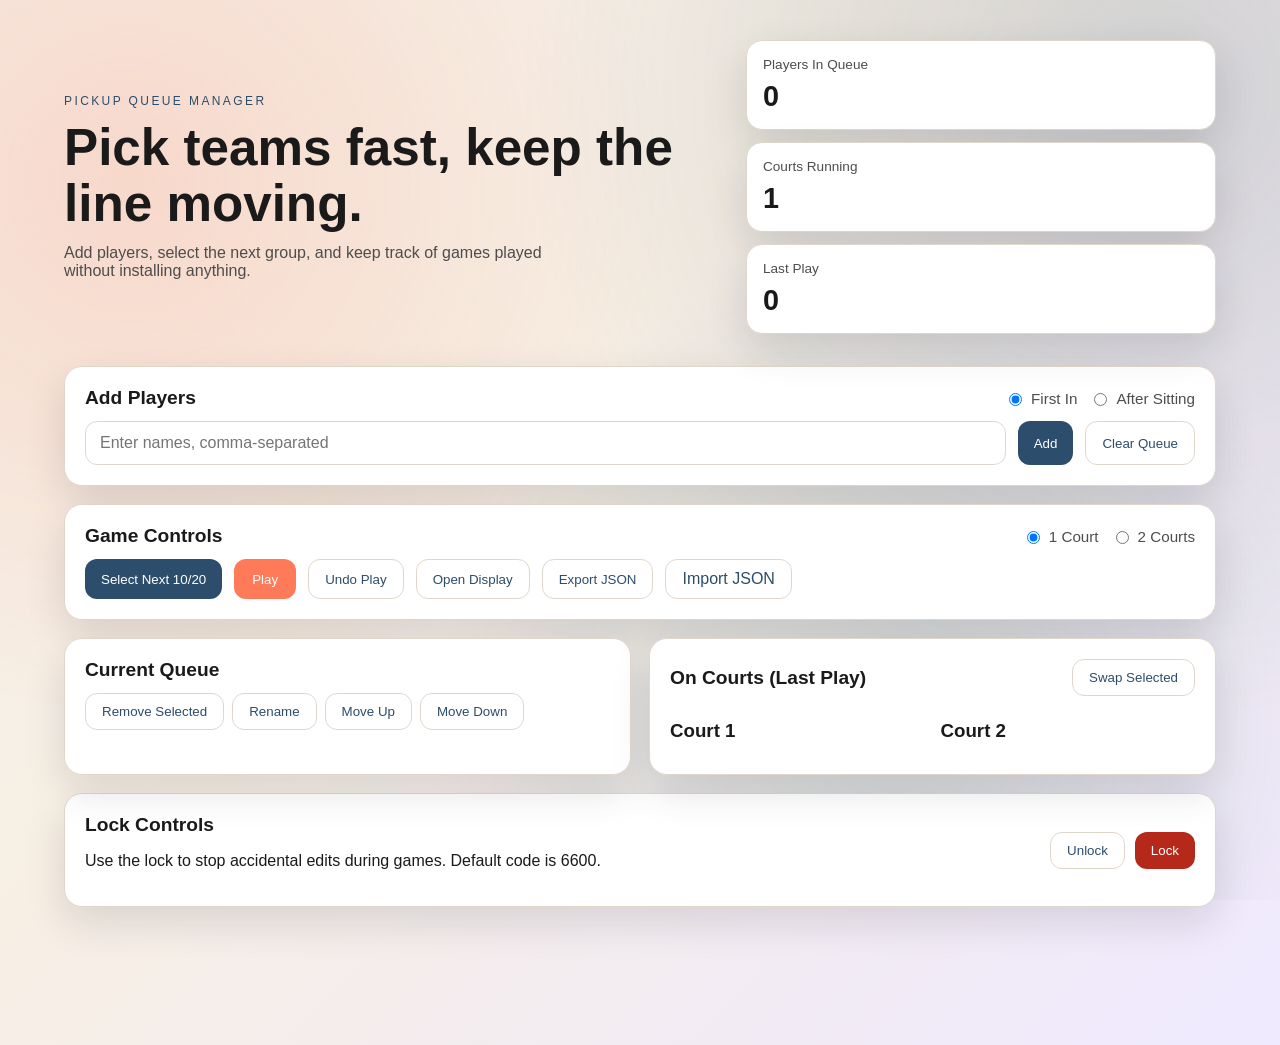
==== web/index.html @ 73b5d34d "Add browser app for pickup queue" ====
<!DOCTYPE html>
<html lang="en">
  <head>
    <meta charset="UTF-8" />
    <meta name="viewport" content="width=device-width, initial-scale=1.0" />
    <title>Pickup Queue</title>
    <link rel="stylesheet" href="styles.css" />
  </head>
  <body>
    <div class="bg-orbit"></div>
    <div class="app">
      <header class="hero">
        <div>
          <p class="eyebrow">Pickup Queue Manager</p>
          <h1>Pick teams fast, keep the line moving.</h1>
          <p class="subhead">
            Add players, select the next group, and keep track of games played
            without installing anything.
          </p>
        </div>
        <div class="stats">
          <div class="stat-card">
            <span class="stat-label">Players In Queue</span>
            <span id="stat-queue" class="stat-value">0</span>
          </div>
          <div class="stat-card">
            <span class="stat-label">Courts Running</span>
            <span id="stat-courts" class="stat-value">1</span>
          </div>
          <div class="stat-card">
            <span class="stat-label">Last Play</span>
            <span id="stat-last-play" class="stat-value">0</span>
          </div>
        </div>
      </header>

      <section class="panel">
        <div class="panel-header">
          <h2>Add Players</h2>
          <div class="toggle-group">
            <label class="radio">
              <input type="radio" name="add-mode" value="first_in" checked />
              First In
            </label>
            <label class="radio">
              <input type="radio" name="add-mode" value="after_sitting" />
              After Sitting
            </label>
          </div>
        </div>
        <div class="add-row">
          <input
            id="player-input"
            type="text"
            placeholder="Enter names, comma-separated"
            autocomplete="off"
          />
          <button id="add-btn" class="primary" data-lockable="true">Add</button>
          <button id="clear-btn" class="ghost" data-lockable="true">
            Clear Queue
          </button>
        </div>
      </section>

      <section class="panel">
        <div class="panel-header">
          <h2>Game Controls</h2>
          <div class="toggle-group">
            <label class="radio">
              <input type="radio" name="courts" value="1" checked />
              1 Court
            </label>
            <label class="radio">
              <input type="radio" name="courts" value="2" />
              2 Courts
            </label>
          </div>
        </div>
        <div class="control-row">
          <button id="select-next-btn" class="primary">Select Next 10/20</button>
          <button id="play-btn" class="accent">Play</button>
          <button id="undo-btn" class="ghost">Undo Play</button>
          <button id="display-btn" class="ghost">Open Display</button>
          <button id="export-btn" class="ghost">Export JSON</button>
          <label class="ghost file-btn">
            Import JSON
            <input id="import-input" type="file" accept="application/json" />
          </label>
        </div>
      </section>

      <section class="grid">
        <div class="panel">
          <div class="panel-header">
            <h2>Current Queue</h2>
            <div class="queue-actions">
              <button id="remove-btn" class="ghost" data-lockable="true">
                Remove Selected
              </button>
              <button id="rename-btn" class="ghost" data-lockable="true">
                Rename
              </button>
              <button id="move-up-btn" class="ghost" data-lockable="true">
                Move Up
              </button>
              <button id="move-down-btn" class="ghost" data-lockable="true">
                Move Down
              </button>
            </div>
          </div>
          <ul id="queue-list" class="list" aria-label="Queue list"></ul>
        </div>

        <div class="panel">
          <div class="panel-header">
            <h2>On Courts (Last Play)</h2>
            <button id="swap-btn" class="ghost">Swap Selected</button>
          </div>
          <div class="courts">
            <div>
              <h3>Court 1</h3>
              <ul id="court1-list" class="list" aria-label="Court 1"></ul>
            </div>
            <div>
              <h3>Court 2</h3>
              <ul id="court2-list" class="list" aria-label="Court 2"></ul>
            </div>
          </div>
        </div>
      </section>

      <section class="panel lock-panel">
        <div>
          <h2>Lock Controls</h2>
          <p>
            Use the lock to stop accidental edits during games. Default code is
            6600.
          </p>
        </div>
        <div class="lock-actions">
          <button id="unlock-btn" class="ghost">Unlock</button>
          <button id="lock-btn" class="danger">Lock</button>
        </div>
      </section>
    </div>

    <script src="app.js"></script>
  </body>
</html>
---- web/styles.css ----
:root {
  color-scheme: light;
  --bg: #f6f1ea;
  --ink: #1a1a1a;
  --ink-soft: #4d4d4d;
  --card: #ffffff;
  --border: #e0d7cc;
  --accent: #ff7a59;
  --accent-deep: #de4c2a;
  --primary: #2c4d6b;
  --primary-soft: #3b6c91;
  --danger: #b6291a;
  --shadow: 0 16px 40px rgba(15, 20, 35, 0.12);
  font-family: "Trebuchet MS", "Segoe UI", sans-serif;
}

* {
  box-sizing: border-box;
}

body {
  margin: 0;
  background: linear-gradient(135deg, #f6f1ea 0%, #f7efe4 40%, #efe9ff 100%);
  color: var(--ink);
  min-height: 100vh;
}

.bg-orbit {
  position: fixed;
  inset: 0;
  pointer-events: none;
  background: radial-gradient(circle at 10% 20%, rgba(255, 122, 89, 0.2), transparent 40%),
    radial-gradient(circle at 90% 10%, rgba(44, 77, 107, 0.18), transparent 45%),
    radial-gradient(circle at 70% 80%, rgba(62, 120, 88, 0.16), transparent 40%);
  z-index: -1;
}

.app {
  max-width: 1200px;
  margin: 40px auto 80px;
  padding: 0 24px 40px;
}

.hero {
  display: grid;
  grid-template-columns: minmax(280px, 1.4fr) minmax(240px, 1fr);
  gap: 24px;
  align-items: center;
  margin-bottom: 32px;
}

.eyebrow {
  text-transform: uppercase;
  letter-spacing: 0.2em;
  font-size: 12px;
  margin: 0 0 12px;
  color: var(--primary);
}

h1 {
  font-size: clamp(2.2rem, 4vw, 3.2rem);
  margin: 0 0 12px;
  line-height: 1.1;
}

h2 {
  margin: 0;
  font-size: 1.2rem;
}

h3 {
  margin: 12px 0;
}

.subhead {
  margin: 0;
  color: var(--ink-soft);
  max-width: 480px;
}

.stats {
  display: grid;
  gap: 12px;
}

.stat-card {
  background: var(--card);
  border: 1px solid var(--border);
  border-radius: 16px;
  padding: 16px;
  box-shadow: var(--shadow);
}

.stat-label {
  display: block;
  font-size: 0.85rem;
  color: var(--ink-soft);
  margin-bottom: 8px;
}

.stat-value {
  font-size: 1.8rem;
  font-weight: 700;
}

.panel {
  background: var(--card);
  border: 1px solid var(--border);
  border-radius: 18px;
  padding: 20px;
  box-shadow: var(--shadow);
  margin-bottom: 18px;
}

.panel-header {
  display: flex;
  gap: 12px;
  align-items: center;
  justify-content: space-between;
  flex-wrap: wrap;
  margin-bottom: 12px;
}

.toggle-group {
  display: flex;
  gap: 12px;
  flex-wrap: wrap;
}

.radio {
  display: inline-flex;
  gap: 6px;
  align-items: center;
  font-size: 0.95rem;
  color: var(--ink-soft);
}

input[type="text"] {
  flex: 1;
  padding: 12px 14px;
  border-radius: 12px;
  border: 1px solid var(--border);
  font-size: 1rem;
}

.add-row {
  display: flex;
  gap: 12px;
  flex-wrap: wrap;
}

.control-row {
  display: flex;
  gap: 12px;
  flex-wrap: wrap;
}

.queue-actions {
  display: flex;
  gap: 8px;
  flex-wrap: wrap;
}

.primary {
  background: var(--primary);
  color: white;
  border: none;
  padding: 10px 16px;
  border-radius: 12px;
  cursor: pointer;
}

.accent {
  background: var(--accent);
  color: white;
  border: none;
  padding: 10px 18px;
  border-radius: 12px;
  cursor: pointer;
}

.ghost {
  background: transparent;
  color: var(--primary);
  border: 1px solid var(--border);
  padding: 10px 16px;
  border-radius: 12px;
  cursor: pointer;
}

.danger {
  background: var(--danger);
  color: white;
  border: none;
  padding: 10px 16px;
  border-radius: 12px;
  cursor: pointer;
}

button:disabled {
  opacity: 0.5;
  cursor: not-allowed;
}

.file-btn {
  position: relative;
  overflow: hidden;
}

.file-btn input {
  position: absolute;
  inset: 0;
  opacity: 0;
  cursor: pointer;
}

.grid {
  display: grid;
  grid-template-columns: repeat(auto-fit, minmax(280px, 1fr));
  gap: 18px;
}

.list {
  list-style: none;
  padding: 0;
  margin: 0;
  display: grid;
  gap: 8px;
}

.list li {
  padding: 10px 12px;
  border-radius: 12px;
  border: 1px solid var(--border);
  display: flex;
  align-items: center;
  justify-content: space-between;
  background: #fbfaf8;
  cursor: pointer;
}

.list li.selected {
  border-color: var(--accent);
  background: rgba(255, 122, 89, 0.12);
}

.list .badge {
  font-size: 0.8rem;
  color: var(--ink-soft);
}

.courts {
  display: grid;
  grid-template-columns: repeat(auto-fit, minmax(180px, 1fr));
  gap: 16px;
}

.lock-panel {
  display: flex;
  justify-content: space-between;
  align-items: center;
  gap: 16px;
  flex-wrap: wrap;
}

.lock-actions {
  display: flex;
  gap: 10px;
}

.display {
  background: #050505;
  color: #f7f4ef;
}

.display-shell {
  min-height: 100vh;
  padding: 40px;
  background: radial-gradient(circle at top left, rgba(255, 122, 89, 0.16), transparent 50%),
    radial-gradient(circle at top right, rgba(44, 77, 107, 0.3), transparent 45%);
}

.display-shell h1 {
  font-size: clamp(2.5rem, 4vw, 4rem);
  margin: 0 0 24px;
}

.display-grid {
  display: grid;
  grid-template-columns: repeat(auto-fit, minmax(240px, 1fr));
  gap: 24px;
}

.display-court,
.display-queue {
  background: rgba(15, 15, 18, 0.7);
  border-radius: 20px;
  padding: 20px;
  border: 1px solid rgba(255, 255, 255, 0.08);
}

.display-court h2,
.display-queue h2 {
  margin-top: 0;
  font-size: 1.6rem;
}

.display-list,
.display-queue-list {
  list-style: none;
  padding: 0;
  margin: 0;
  display: grid;
  gap: 12px;
  font-size: clamp(1.4rem, 2vw, 2.4rem);
}

.display-queue-list {
  list-style: decimal;
  padding-left: 22px;
  font-size: clamp(1rem, 1.6vw, 1.6rem);
}

.display-queue-columns {
  display: grid;
  grid-template-columns: repeat(2, minmax(0, 1fr));
  gap: 16px;
}

@media (max-width: 768px) {
  .hero {
    grid-template-columns: 1fr;
  }

  .panel-header {
    flex-direction: column;
    align-items: flex-start;
  }
}
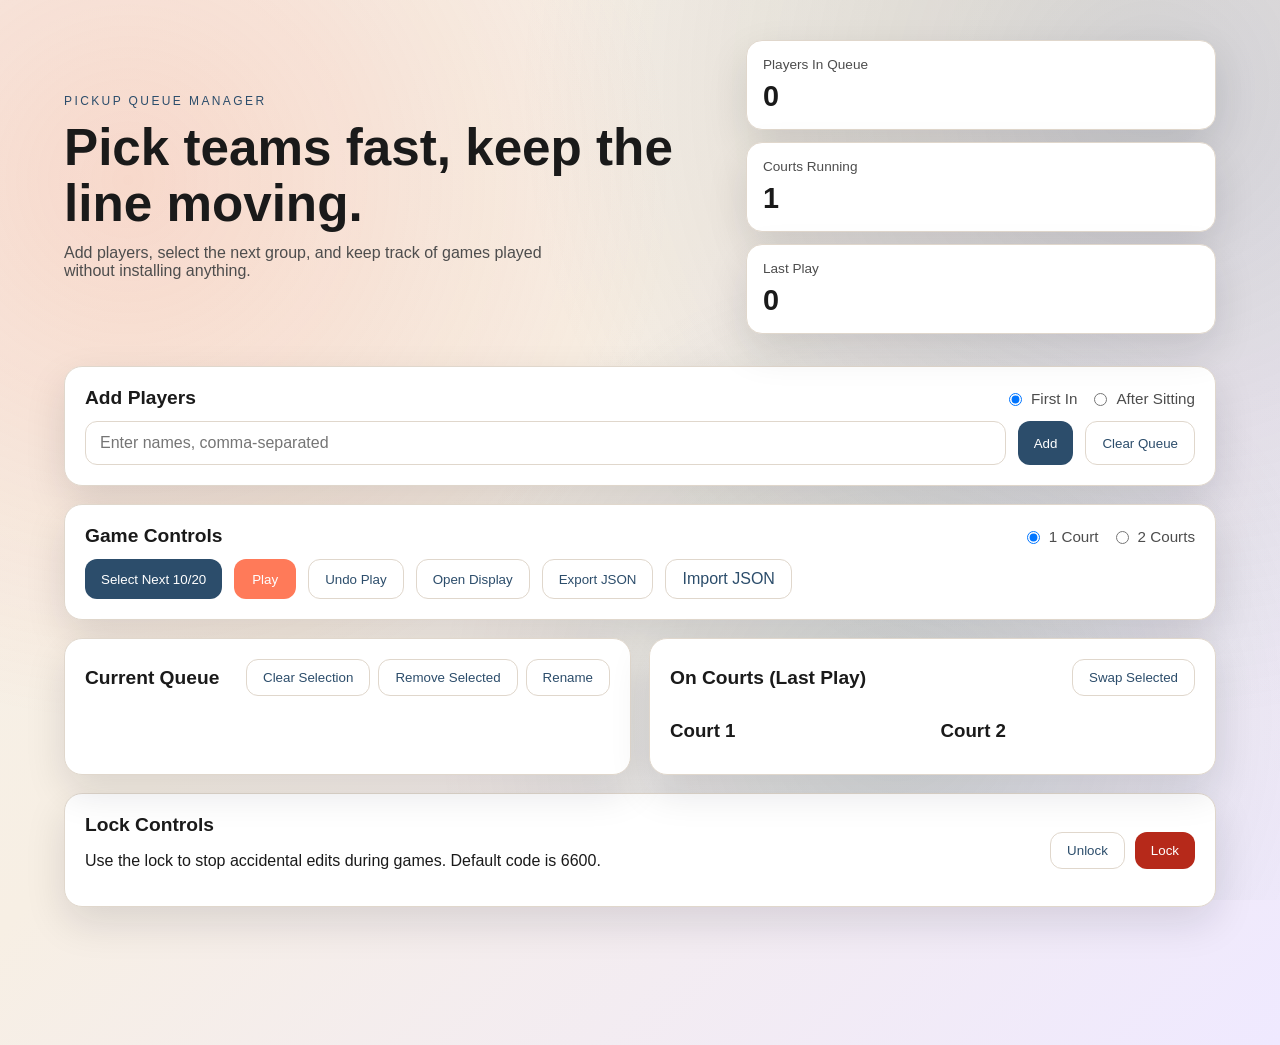
==== commit a37ca5a7: "Add files via upload" ====
--- a/web/index.html
+++ b/web/index.html
@@ -94,17 +94,14 @@
           <div class="panel-header">
             <h2>Current Queue</h2>
             <div class="queue-actions">
+              <button id="clear-selection-btn" class="ghost" data-lockable="true">
+                Clear Selection
+              </button>
               <button id="remove-btn" class="ghost" data-lockable="true">
                 Remove Selected
               </button>
               <button id="rename-btn" class="ghost" data-lockable="true">
                 Rename
-              </button>
-              <button id="move-up-btn" class="ghost" data-lockable="true">
-                Move Up
-              </button>
-              <button id="move-down-btn" class="ghost" data-lockable="true">
-                Move Down
               </button>
             </div>
           </div>
--- a/web/styles.css
+++ b/web/styles.css
@@ -275,34 +275,43 @@
 
 .display-shell {
   min-height: 100vh;
-  padding: 40px;
+  padding: 20px 28px 28px;
   background: radial-gradient(circle at top left, rgba(255, 122, 89, 0.16), transparent 50%),
     radial-gradient(circle at top right, rgba(44, 77, 107, 0.3), transparent 45%);
+  display: flex;
+  flex-direction: column;
 }
 
 .display-shell h1 {
-  font-size: clamp(2.5rem, 4vw, 4rem);
-  margin: 0 0 24px;
+  font-size: clamp(1.6rem, 2.2vw, 2.4rem);
+  margin: 0 0 12px;
+  line-height: 1;
 }
 
 .display-grid {
   display: grid;
   grid-template-columns: repeat(auto-fit, minmax(240px, 1fr));
-  gap: 24px;
+  gap: 20px;
+  flex: 1;
+  min-height: 0;
 }
 
 .display-court,
 .display-queue {
   background: rgba(15, 15, 18, 0.7);
   border-radius: 20px;
-  padding: 20px;
+  padding: 16px;
   border: 1px solid rgba(255, 255, 255, 0.08);
+  display: flex;
+  flex-direction: column;
+  min-height: 0;
 }
 
 .display-court h2,
 .display-queue h2 {
   margin-top: 0;
-  font-size: 1.6rem;
+  margin-bottom: 12px;
+  font-size: 1.35rem;
 }
 
 .display-list,
@@ -313,6 +322,22 @@
   display: grid;
   gap: 12px;
   font-size: clamp(1.4rem, 2vw, 2.4rem);
+  align-content: start;
+  flex: 1;
+  min-height: 0;
+}
+
+.display-list {
+  grid-template-rows: repeat(10, minmax(0, 1fr));
+  font-size: clamp(2rem, min(4.5vw, 6.5vh), 5rem);
+}
+
+.display-list li {
+  display: flex;
+  align-items: center;
+  min-height: 0;
+  overflow: hidden;
+  line-height: 1;
 }
 
 .display-queue-list {
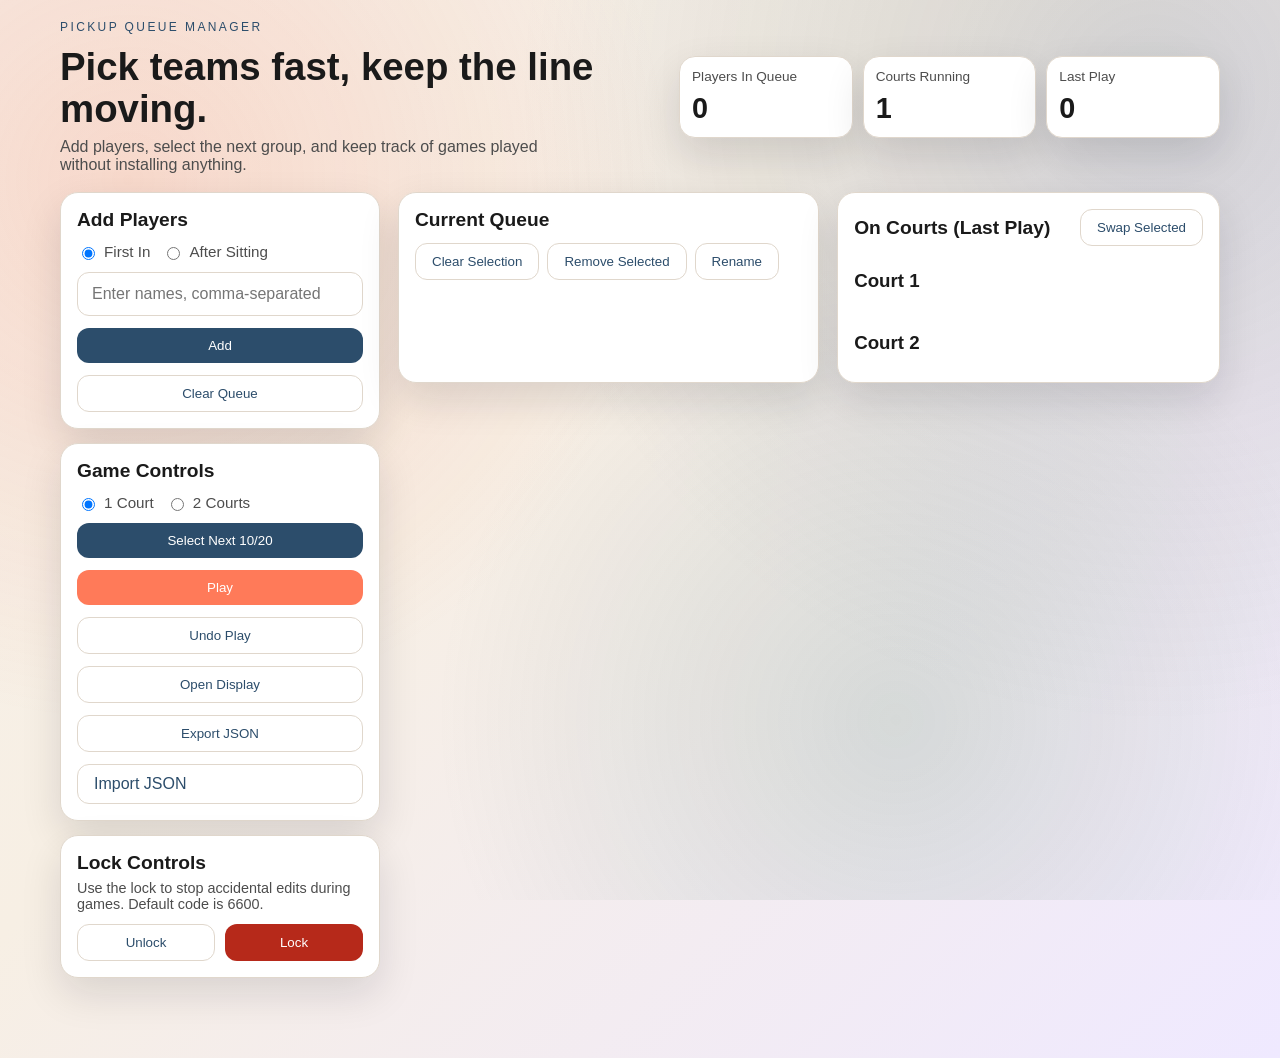
==== commit 64958710: "Add files via upload" ====
--- a/web/index.html
+++ b/web/index.html
@@ -34,111 +34,115 @@
         </div>
       </header>
 
-      <section class="panel">
-        <div class="panel-header">
-          <h2>Add Players</h2>
-          <div class="toggle-group">
-            <label class="radio">
-              <input type="radio" name="add-mode" value="first_in" checked />
-              First In
-            </label>
-            <label class="radio">
-              <input type="radio" name="add-mode" value="after_sitting" />
-              After Sitting
-            </label>
-          </div>
-        </div>
-        <div class="add-row">
-          <input
-            id="player-input"
-            type="text"
-            placeholder="Enter names, comma-separated"
-            autocomplete="off"
-          />
-          <button id="add-btn" class="primary" data-lockable="true">Add</button>
-          <button id="clear-btn" class="ghost" data-lockable="true">
-            Clear Queue
-          </button>
-        </div>
-      </section>
-
-      <section class="panel">
-        <div class="panel-header">
-          <h2>Game Controls</h2>
-          <div class="toggle-group">
-            <label class="radio">
-              <input type="radio" name="courts" value="1" checked />
-              1 Court
-            </label>
-            <label class="radio">
-              <input type="radio" name="courts" value="2" />
-              2 Courts
-            </label>
-          </div>
-        </div>
-        <div class="control-row">
-          <button id="select-next-btn" class="primary">Select Next 10/20</button>
-          <button id="play-btn" class="accent">Play</button>
-          <button id="undo-btn" class="ghost">Undo Play</button>
-          <button id="display-btn" class="ghost">Open Display</button>
-          <button id="export-btn" class="ghost">Export JSON</button>
-          <label class="ghost file-btn">
-            Import JSON
-            <input id="import-input" type="file" accept="application/json" />
-          </label>
-        </div>
-      </section>
-
-      <section class="grid">
-        <div class="panel">
-          <div class="panel-header">
-            <h2>Current Queue</h2>
-            <div class="queue-actions">
-              <button id="clear-selection-btn" class="ghost" data-lockable="true">
-                Clear Selection
-              </button>
-              <button id="remove-btn" class="ghost" data-lockable="true">
-                Remove Selected
-              </button>
-              <button id="rename-btn" class="ghost" data-lockable="true">
-                Rename
+      <main class="main-layout">
+        <aside class="control-stack">
+          <section class="panel">
+            <div class="panel-header">
+              <h2>Add Players</h2>
+              <div class="toggle-group">
+                <label class="radio">
+                  <input type="radio" name="add-mode" value="first_in" checked />
+                  First In
+                </label>
+                <label class="radio">
+                  <input type="radio" name="add-mode" value="after_sitting" />
+                  After Sitting
+                </label>
+              </div>
+            </div>
+            <div class="add-row">
+              <input
+                id="player-input"
+                type="text"
+                placeholder="Enter names, comma-separated"
+                autocomplete="off"
+              />
+              <button id="add-btn" class="primary" data-lockable="true">Add</button>
+              <button id="clear-btn" class="ghost" data-lockable="true">
+                Clear Queue
               </button>
             </div>
+          </section>
+
+          <section class="panel">
+            <div class="panel-header">
+              <h2>Game Controls</h2>
+              <div class="toggle-group">
+                <label class="radio">
+                  <input type="radio" name="courts" value="1" checked />
+                  1 Court
+                </label>
+                <label class="radio">
+                  <input type="radio" name="courts" value="2" />
+                  2 Courts
+                </label>
+              </div>
+            </div>
+            <div class="control-row">
+              <button id="select-next-btn" class="primary">Select Next 10/20</button>
+              <button id="play-btn" class="accent">Play</button>
+              <button id="undo-btn" class="ghost">Undo Play</button>
+              <button id="display-btn" class="ghost">Open Display</button>
+              <button id="export-btn" class="ghost">Export JSON</button>
+              <label class="ghost file-btn">
+                Import JSON
+                <input id="import-input" type="file" accept="application/json" />
+              </label>
+            </div>
+          </section>
+
+          <section class="panel lock-panel">
+            <div>
+              <h2>Lock Controls</h2>
+              <p>
+                Use the lock to stop accidental edits during games. Default code is
+                6600.
+              </p>
+            </div>
+            <div class="lock-actions">
+              <button id="unlock-btn" class="ghost">Unlock</button>
+              <button id="lock-btn" class="danger">Lock</button>
+            </div>
+          </section>
+        </aside>
+
+        <section class="queue-dashboard">
+          <div class="panel">
+            <div class="panel-header">
+              <h2>Current Queue</h2>
+              <div class="queue-actions">
+                <button id="clear-selection-btn" class="ghost" data-lockable="true">
+                  Clear Selection
+                </button>
+                <button id="remove-btn" class="ghost" data-lockable="true">
+                  Remove Selected
+                </button>
+                <button id="rename-btn" class="ghost" data-lockable="true">
+                  Rename
+                </button>
+              </div>
+            </div>
+            <ul id="queue-list" class="list" aria-label="Queue list"></ul>
           </div>
-          <ul id="queue-list" class="list" aria-label="Queue list"></ul>
-        </div>
 
-        <div class="panel">
-          <div class="panel-header">
-            <h2>On Courts (Last Play)</h2>
-            <button id="swap-btn" class="ghost">Swap Selected</button>
-          </div>
-          <div class="courts">
-            <div>
-              <h3>Court 1</h3>
-              <ul id="court1-list" class="list" aria-label="Court 1"></ul>
+          <div class="panel">
+            <div class="panel-header">
+              <h2>On Courts (Last Play)</h2>
+              <button id="swap-btn" class="ghost">Swap Selected</button>
             </div>
-            <div>
-              <h3>Court 2</h3>
-              <ul id="court2-list" class="list" aria-label="Court 2"></ul>
+            <div class="courts">
+              <div>
+                <h3>Court 1</h3>
+                <ul id="court1-list" class="list" aria-label="Court 1"></ul>
+              </div>
+              <div>
+                <h3>Court 2</h3>
+                <ul id="court2-list" class="list" aria-label="Court 2"></ul>
+              </div>
             </div>
           </div>
-        </div>
-      </section>
-
-      <section class="panel lock-panel">
-        <div>
-          <h2>Lock Controls</h2>
-          <p>
-            Use the lock to stop accidental edits during games. Default code is
-            6600.
-          </p>
-        </div>
-        <div class="lock-actions">
-          <button id="unlock-btn" class="ghost">Unlock</button>
-          <button id="lock-btn" class="danger">Lock</button>
-        </div>
-      </section>
+        </section>
+      </main>
     </div>
 
     <script src="app.js"></script>
--- a/web/styles.css
+++ b/web/styles.css
@@ -37,16 +37,16 @@
 
 .app {
   max-width: 1200px;
-  margin: 40px auto 80px;
-  padding: 0 24px 40px;
+  margin: 20px auto 48px;
+  padding: 0 20px 32px;
 }
 
 .hero {
   display: grid;
-  grid-template-columns: minmax(280px, 1.4fr) minmax(240px, 1fr);
-  gap: 24px;
-  align-items: center;
-  margin-bottom: 32px;
+  grid-template-columns: minmax(260px, 1fr) minmax(360px, 0.9fr);
+  gap: 18px;
+  align-items: center;
+  margin-bottom: 18px;
 }
 
 .eyebrow {
@@ -58,8 +58,8 @@
 }
 
 h1 {
-  font-size: clamp(2.2rem, 4vw, 3.2rem);
-  margin: 0 0 12px;
+  font-size: clamp(1.8rem, 3vw, 2.5rem);
+  margin: 0 0 8px;
   line-height: 1.1;
 }
 
@@ -80,14 +80,15 @@
 
 .stats {
   display: grid;
-  gap: 12px;
+  grid-template-columns: repeat(3, minmax(0, 1fr));
+  gap: 10px;
 }
 
 .stat-card {
   background: var(--card);
   border: 1px solid var(--border);
   border-radius: 16px;
-  padding: 16px;
+  padding: 12px;
   box-shadow: var(--shadow);
 }
 
@@ -107,9 +108,25 @@
   background: var(--card);
   border: 1px solid var(--border);
   border-radius: 18px;
-  padding: 20px;
+  padding: 16px;
   box-shadow: var(--shadow);
   margin-bottom: 18px;
+}
+
+.main-layout {
+  display: grid;
+  grid-template-columns: minmax(260px, 320px) minmax(0, 1fr);
+  gap: 18px;
+  align-items: start;
+}
+
+.control-stack {
+  display: grid;
+  gap: 14px;
+}
+
+.control-stack .panel {
+  margin-bottom: 0;
 }
 
 .panel-header {
@@ -153,6 +170,33 @@
   display: flex;
   gap: 12px;
   flex-wrap: wrap;
+}
+
+.control-stack .add-row,
+.control-stack .control-row {
+  flex-direction: column;
+}
+
+.control-stack input[type="text"],
+.control-stack button,
+.control-stack .file-btn {
+  width: 100%;
+}
+
+.control-stack .lock-panel {
+  display: grid;
+  gap: 12px;
+}
+
+.control-stack .lock-panel p {
+  margin: 6px 0 0;
+  color: var(--ink-soft);
+  font-size: 0.9rem;
+}
+
+.control-stack .lock-actions {
+  display: grid;
+  grid-template-columns: repeat(2, minmax(0, 1fr));
 }
 
 .queue-actions {
@@ -218,6 +262,16 @@
   display: grid;
   grid-template-columns: repeat(auto-fit, minmax(280px, 1fr));
   gap: 18px;
+}
+
+.queue-dashboard {
+  display: grid;
+  grid-template-columns: minmax(320px, 1.1fr) minmax(320px, 1fr);
+  gap: 18px;
+}
+
+.queue-dashboard .panel {
+  margin-bottom: 0;
 }
 
 .list {
@@ -357,6 +411,15 @@
     grid-template-columns: 1fr;
   }
 
+  .stats {
+    grid-template-columns: 1fr;
+  }
+
+  .main-layout,
+  .queue-dashboard {
+    grid-template-columns: 1fr;
+  }
+
   .panel-header {
     flex-direction: column;
     align-items: flex-start;
